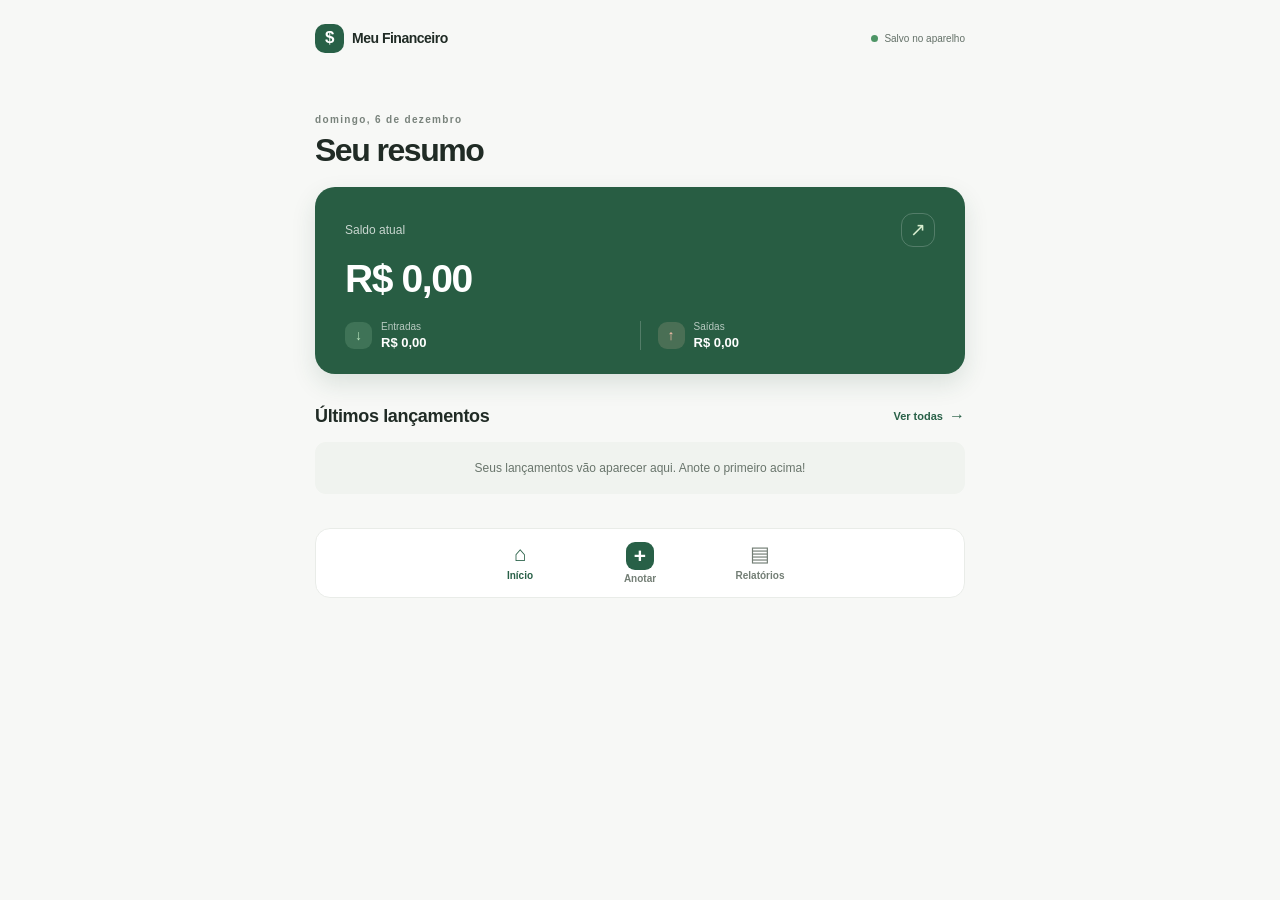
==== index.html @ 06b05d29 "Add installable personal finance app Co-authored-by: Copilot App <223556219+Copilot@users.noreply.gi" ====
<!doctype html>
<html lang="pt-BR">
  <head>
    <meta charset="utf-8">
    <meta name="viewport" content="width=device-width, initial-scale=1, viewport-fit=cover">
    <meta name="theme-color" content="#f5f7f2">
    <meta name="description" content="Anote entradas e gastos e acompanhe seu dinheiro por dia, semana, mês e ano.">
    <meta name="apple-mobile-web-app-capable" content="yes">
    <meta name="apple-mobile-web-app-status-bar-style" content="default">
    <meta name="apple-mobile-web-app-title" content="Meu Financeiro">
    <link rel="icon" href="./icone.svg" type="image/svg+xml">
    <link rel="apple-touch-icon" href="./icone-512.png">
    <link rel="manifest" href="./manifest.webmanifest">
    <link rel="stylesheet" href="./estilos.css">
    <title>Meu Financeiro</title>
  </head>
  <body>
    <header class="topbar">
      <a class="brand" href="#inicio" aria-label="Meu Financeiro, início">
        <span class="brand-mark" aria-hidden="true">$</span>
        <span>Meu Financeiro</span>
      </a>
      <span class="privacy"><span class="privacy-dot"></span> Salvo no aparelho</span>
    </header>

    <main>
      <section id="inicio" class="view active" aria-labelledby="greeting">
        <div class="page-heading">
          <div>
            <p class="eyebrow" id="today-label"></p>
            <h1 id="greeting">Seu resumo</h1>
          </div>
        </div>

        <section class="balance-card" aria-label="Resumo do seu saldo">
          <div class="balance-top">
            <span>Saldo atual</span>
            <span class="balance-icon" aria-hidden="true">↗</span>
          </div>
          <p class="balance-value" id="balance-value">R$ 0,00</p>
          <div class="balance-details">
            <div class="balance-detail">
              <span class="detail-icon income-icon" aria-hidden="true">↓</span>
              <span><small>Entradas</small><strong id="income-total">R$ 0,00</strong></span>
            </div>
            <span class="balance-divider" aria-hidden="true"></span>
            <div class="balance-detail">
              <span class="detail-icon expense-icon" aria-hidden="true">↑</span>
              <span><small>Saídas</small><strong id="expense-total">R$ 0,00</strong></span>
            </div>
          </div>
        </section>

        <section class="recent-section" aria-labelledby="recent-heading">
          <div class="section-heading">
            <div>
              <h2 id="recent-heading">Últimos lançamentos</h2>
            </div>
            <button class="text-button" type="button" data-view="relatorios">Ver todas <span aria-hidden="true">→</span></button>
          </div>
          <ul class="transaction-list" id="recent-list"></ul>
        </section>
      </section>

      <section id="adicionar" class="view" aria-labelledby="entry-heading" hidden>
        <div class="page-heading report-heading">
          <div>
            <p class="eyebrow">NOVO</p>
            <h1 id="entry-heading">Anotar</h1>
          </div>
        </div>
        <section class="entry-section" aria-label="Dados do lançamento">
          <form id="entry-form" class="entry-form">
            <fieldset class="type-picker">
              <legend class="visually-hidden">Tipo de lançamento</legend>
              <label class="type-option selected" id="expense-option">
                <input type="radio" name="type" value="saida" checked>
                <span aria-hidden="true">−</span> Gasto
              </label>
              <label class="type-option" id="income-option">
                <input type="radio" name="type" value="entrada">
                <span aria-hidden="true">+</span> Entrada
              </label>
            </fieldset>
            <label class="field-label" for="description">Descrição</label>
            <input id="description" name="description" type="text" maxlength="100" placeholder="Ex.: almoço, mercado..." autocomplete="off" required>
            <div class="form-row">
              <div class="form-field">
                <label class="field-label" for="amount">Valor</label>
                <div class="amount-input">
                  <span aria-hidden="true">R$</span>
                  <input id="amount" name="amount" type="text" inputmode="decimal" placeholder="0,00" autocomplete="off" required>
                </div>
              </div>
              <div class="form-field date-field">
                <label class="field-label" for="entry-date">Data</label>
                <input id="entry-date" name="date" type="date" required>
              </div>
            </div>
            <button class="primary-button" type="submit">Salvar lançamento</button>
            <p class="form-message" id="form-message" role="status" aria-live="polite"></p>
          </form>
        </section>
      </section>

      <section id="relatorios" class="view" aria-labelledby="report-heading" hidden>
        <div class="page-heading report-heading">
          <div>
            <h1 id="report-heading">Relatórios</h1>
            <p class="heading-copy">Seus gastos por período.</p>
          </div>
        </div>

        <div class="period-picker" role="group" aria-label="Período do relatório">
          <button type="button" class="period-button active" data-period="diario" aria-pressed="true">Dia</button>
          <button type="button" class="period-button" data-period="semanal" aria-pressed="false">Semana</button>
          <button type="button" class="period-button" data-period="mensal" aria-pressed="false">Mês</button>
          <button type="button" class="period-button" data-period="anual" aria-pressed="false">Ano</button>
        </div>

        <section class="report-card" aria-live="polite">
          <div class="report-total">
            <div>
              <p class="eyebrow" id="period-label">GASTOS DE HOJE</p>
              <h2 id="period-total">R$ 0,00</h2>
            </div>
            <span class="report-icon" aria-hidden="true">↗</span>
          </div>
          <p class="period-range" id="period-range"></p>
          <div class="report-list-heading"><span>Lançamentos</span><span id="report-count">0 gastos</span></div>
          <ul class="transaction-list report-list" id="report-list"></ul>
          <button class="secondary-button" id="export-button" type="button">Baixar relatório CSV <span aria-hidden="true">↓</span></button>
        </section>
        <p class="local-note">Seus dados ficam neste aparelho.</p>
      </section>
    </main>

    <nav class="bottom-nav" aria-label="Navegação principal">
      <button class="nav-button active" type="button" data-view="inicio" aria-current="page">
        <span class="nav-icon" aria-hidden="true">⌂</span><span>Início</span>
      </button>
      <button class="nav-button add-nav-button" type="button" data-view="adicionar">
        <span class="nav-icon" aria-hidden="true">+</span><span>Anotar</span>
      </button>
      <button class="nav-button" type="button" data-view="relatorios">
        <span class="nav-icon" aria-hidden="true">▤</span><span>Relatórios</span>
      </button>
    </nav>
    <div class="toast" id="toast" role="status" aria-live="polite"></div>
    <script src="./aplicativo.js" defer></script>
  </body>
</html>
---- estilos.css ----
:root {
  color-scheme: light;
  --paper: #f7f8f6;
  --surface: #fff;
  --ink: #202b25;
  --muted: #78827b;
  --green: #286047;
  --green-dark: #1e4d37;
  --green-soft: #e6efe8;
  --coral: #bd5a49;
  --line: #e9ece8;
  --shadow: 0 8px 26px rgb(34 58 43 / 6%);
  font-family: -apple-system, BlinkMacSystemFont, "Segoe UI", sans-serif;
  font-synthesis: none;
  text-rendering: optimizeLegibility;
}

* { box-sizing: border-box; }

body {
  min-width: 320px;
  margin: 0;
  padding: 0 0 calc(94px + env(safe-area-inset-bottom));
  background: var(--paper);
  color: var(--ink);
}

button, input { font: inherit; }
button { color: inherit; }

.topbar {
  width: min(100% - 36px, 560px);
  height: 62px;
  margin: 0 auto;
  display: flex;
  align-items: center;
  justify-content: space-between;
}

.brand {
  display: inline-flex;
  align-items: center;
  gap: 8px;
  color: var(--ink);
  font-family: inherit;
  font-size: 14px;
  font-weight: 800;
  letter-spacing: -.5px;
  text-decoration: none;
}

.brand-mark {
  width: 29px;
  height: 29px;
  display: grid;
  place-items: center;
  border-radius: 10px;
  background: var(--green);
  color: white;
  font-size: 17px;
}

.brand-light { color: var(--green); font-weight: 500; }
.privacy { display: flex; align-items: center; gap: 6px; color: #647168; font-size: 10px; }
.privacy-dot { width: 7px; height: 7px; border-radius: 50%; background: #4d9565; }

main { width: min(100% - 36px, 560px); margin: 0 auto; }
.view { display: none; padding: 15px 0 34px; animation: appear .22s ease-out; }
.view.active { display: block; }
.view[hidden] { display: none; }

.page-heading {
  display: flex;
  justify-content: space-between;
  align-items: flex-start;
  padding: 14px 0 18px;
}

.eyebrow {
  margin: 0 0 7px;
  color: var(--muted);
  font-size: 10px;
  font-weight: 700;
  letter-spacing: 1.35px;
}

h1, h2, p { margin-top: 0; }
h1 {
  margin-bottom: 0;
  font-family: inherit;
  font-size: clamp(27px, 7vw, 32px);
  font-weight: 700;
  letter-spacing: -1.5px;
  line-height: 1.15;
}

h1 span { color: var(--green); }
.heading-spark { padding: 5px 5px 0 0; color: #b7cba8; font-size: 33px; }

.balance-card {
  position: relative;
  overflow: hidden;
  padding: 20px 21px 19px;
  border-radius: 20px;
  background: #285d43;
  box-shadow: 0 10px 24px rgb(30 78 54 / 13%);
  color: white;
}

.balance-top { display: flex; align-items: center; justify-content: space-between; color: rgb(255 255 255 / 75%); font-size: 12px; }
.balance-icon, .report-icon { width: 34px; height: 34px; display: grid; place-items: center; border: 1px solid rgb(255 255 255 / 20%); border-radius: 12px; color: #d7edcf; font-size: 19px; }
.balance-value { margin: 10px 0 20px; font-family: inherit; font-size: clamp(31px, 9vw, 39px); font-weight: 700; letter-spacing: -1.4px; }
.balance-details { display: flex; align-items: center; gap: 17px; }
.balance-detail { display: flex; flex: 1; align-items: center; gap: 9px; }
.detail-icon { width: 27px; height: 27px; display: grid; flex: 0 0 27px; place-items: center; border-radius: 9px; font-size: 14px; font-weight: 700; }
.income-icon { background: rgb(179 224 184 / 17%); color: #b8e3bd; }
.expense-icon { background: rgb(255 203 181 / 16%); color: #ffc2ad; }
.balance-detail small, .balance-detail strong { display: block; }
.balance-detail small { margin-bottom: 3px; color: rgb(255 255 255 / 67%); font-size: 10px; }
.balance-detail strong { font-size: 13px; font-weight: 600; }
.balance-divider { width: 1px; height: 29px; background: rgb(255 255 255 / 20%); }

.entry-section, .recent-section { margin-top: 25px; }
.section-heading { display: flex; align-items: flex-end; justify-content: space-between; margin-bottom: 15px; }
.section-heading .eyebrow { margin-bottom: 4px; }
h2 { margin-bottom: 0; font-family: inherit; font-size: 18px; font-weight: 700; letter-spacing: -.35px; }
.entry-form { padding: 18px; border: 1px solid #edf0ec; border-radius: 18px; background: var(--surface); box-shadow: 0 6px 20px rgb(44 62 47 / 4%); }

.type-picker { display: grid; grid-template-columns: 1fr 1fr; gap: 6px; margin: 0 0 20px; padding: 4px; border: 0; border-radius: 12px; background: #f0f3ef; }
.type-option { min-height: 42px; display: flex; align-items: center; justify-content: center; gap: 6px; border-radius: 9px; color: #657168; cursor: pointer; font-size: 13px; font-weight: 600; transition: background .16s, color .16s, box-shadow .16s; }
.type-option input { position: absolute; width: 1px; height: 1px; opacity: 0; }
.type-option > span { font-size: 17px; line-height: 1; }
.type-option.selected { background: white; color: var(--green); box-shadow: 0 1px 4px rgb(35 54 39 / 8%); }
.type-option:focus-within { outline: 2px solid #6f9d79; outline-offset: 2px; }

.field-label { display: block; margin: 0 0 7px; color: #4c5a50; font-size: 12px; font-weight: 600; }
.entry-form > input, .amount-input, .date-field > input {
  width: 100%;
  min-height: 47px;
  border: 1px solid #e8ece6;
  border-radius: 10px;
  background: #fafbf9;
  color: var(--ink);
  font-size: 14px;
}
.entry-form > input, .date-field > input { padding: 0 12px; }
.entry-form input::placeholder { color: #a4ada5; }
.entry-form > input:focus, .amount-input:focus-within, .date-field > input:focus { border-color: #79a789; outline: 3px solid rgb(115 163 129 / 16%); }
.form-row { display: grid; grid-template-columns: 1fr 1fr; gap: 11px; margin-top: 16px; }
.amount-input { display: flex; align-items: center; gap: 6px; padding: 0 11px; color: var(--muted); font-size: 12px; }
.amount-input input { width: 100%; min-width: 0; height: 43px; padding: 0; border: 0; outline: 0; background: transparent; color: var(--ink); font-size: 15px; }
.date-field > input { min-width: 0; padding: 0 8px; font-size: 12px; }

.primary-button {
  width: 100%;
  min-height: 49px;
  display: flex;
  align-items: center;
  justify-content: center;
  gap: 8px;
  margin-top: 17px;
  border: 0;
  border-radius: 11px;
  background: var(--green);
  color: white;
  cursor: pointer;
  font-size: 13px;
  font-weight: 700;
  transition: background .15s, transform .15s;
}
.primary-button:hover { background: var(--green-dark); }
.primary-button:active { transform: scale(.99); }
.primary-button > span { font-size: 19px; font-weight: 400; }
.form-message { min-height: 0; margin: 0; color: var(--coral); font-size: 12px; }
.form-message:not(:empty) { margin-top: 10px; }

.text-button { padding: 8px 0 2px 10px; border: 0; background: transparent; color: var(--green); cursor: pointer; font-size: 11px; font-weight: 700; }
.text-button span { margin-left: 3px; font-size: 16px; vertical-align: -1px; }
.transaction-list { display: grid; gap: 2px; margin: 0; padding: 0; list-style: none; }
.transaction-item { min-height: 61px; display: grid; grid-template-columns: 36px minmax(0, 1fr) auto; align-items: center; gap: 10px; padding: 9px 2px; border-bottom: 1px solid var(--line); }
.transaction-symbol { width: 37px; height: 37px; display: grid; place-items: center; border-radius: 13px; background: #eff3ec; color: var(--green); font-size: 18px; font-weight: 600; }
.transaction-symbol.is-income { background: #e8f3e7; color: #428250; }
.transaction-symbol.is-expense { background: #fbefeb; color: var(--coral); }
.transaction-info { min-width: 0; }
.transaction-name { overflow: hidden; margin: 0 0 4px; color: #303b33; font-size: 12px; font-weight: 600; text-overflow: ellipsis; white-space: nowrap; }
.transaction-date { margin: 0; color: var(--muted); font-size: 10px; }
.transaction-side { display: flex; align-items: center; gap: 6px; }
.transaction-amount { white-space: nowrap; color: #334138; font-size: 12px; font-weight: 700; }
.transaction-amount.is-income { color: #428250; }
.delete-button { width: 31px; height: 34px; display: grid; place-items: center; border: 0; border-radius: 8px; background: transparent; color: #9aa39b; cursor: pointer; font-size: 18px; }
.delete-button:hover { background: #fff0ec; color: var(--coral); }
.empty-state { padding: 19px 10px; border-radius: 11px; background: #f0f3ef; color: #69756c; font-size: 12px; text-align: center; }

.report-heading { padding-top: 19px; padding-bottom: 23px; }
.report-heading h1 { font-size: 31px; }
.heading-copy { margin: 7px 0 0; color: var(--muted); font-size: 12px; }
.period-picker { display: grid; grid-template-columns: repeat(4, 1fr); gap: 3px; padding: 4px; border: 1px solid #e9ece8; border-radius: 12px; background: #eef1ed; }
.period-button { min-height: 38px; border: 0; border-radius: 10px; background: transparent; color: #707b72; cursor: pointer; font-size: 11px; font-weight: 600; transition: .15s; }
.period-button.active { background: white; color: var(--green); box-shadow: 0 1px 4px rgb(35 54 39 / 8%); }
.report-card { margin-top: 13px; padding: 18px 16px 15px; border: 1px solid #edf0ec; border-radius: 17px; background: var(--surface); box-shadow: 0 6px 20px rgb(44 62 47 / 4%); }
.report-total { display: flex; align-items: center; justify-content: space-between; }
.report-total .eyebrow { margin-bottom: 5px; }
.report-total h2 { font-size: 26px; letter-spacing: -.8px; }
.report-icon { border-color: #e4eee3; background: #eff5ed; color: var(--green); }
.period-range { margin: 9px 0 19px; color: var(--muted); font-size: 10px; }
.report-list-heading { display: flex; justify-content: space-between; padding: 12px 0 7px; border-top: 1px solid var(--line); color: #49564b; font-size: 11px; font-weight: 700; }
.report-list-heading span:last-child { color: var(--muted); font-size: 10px; font-weight: 500; }
.report-list .transaction-item { grid-template-columns: 34px minmax(0, 1fr) auto; gap: 9px; }
.report-list .transaction-symbol { width: 33px; height: 33px; border-radius: 11px; font-size: 15px; }
.secondary-button { width: 100%; min-height: 43px; display: flex; align-items: center; justify-content: center; gap: 7px; margin-top: 17px; border: 1px solid #dfe8de; border-radius: 11px; background: #f5f8f3; color: var(--green); cursor: pointer; font-size: 11px; font-weight: 700; }
.secondary-button:hover { background: #edf4eb; }
.local-note { margin: 14px 4px 0; color: var(--muted); font-size: 10px; text-align: center; }
.local-note span { margin-right: 4px; }

.bottom-nav {
  position: fixed;
  z-index: 5;
  right: 0;
  bottom: 0;
  left: 0;
  min-height: calc(64px + env(safe-area-inset-bottom));
  display: flex;
  justify-content: center;
  gap: 0;
  padding: 8px 20px calc(7px + env(safe-area-inset-bottom));
  border-top: 1px solid #e9ece8;
  background: rgb(255 255 255 / 96%);
  backdrop-filter: blur(14px);
}

.nav-button { min-width: 62px; flex: 1; display: grid; justify-items: center; gap: 3px; padding: 1px 5px; border: 0; background: transparent; color: #737e75; cursor: pointer; font-size: 10px; font-weight: 600; }
.nav-icon { font-size: 21px; line-height: 1.1; }
.nav-button.active { color: var(--green); }
.nav-button.active .nav-icon { font-weight: 700; }
.add-nav-button .nav-icon { width: 28px; height: 28px; display: grid; place-items: center; border-radius: 9px; background: var(--green); color: white; font-size: 21px; line-height: 1; }
.add-nav-button.active .nav-icon { background: var(--green-dark); }
.toast { position: fixed; z-index: 10; right: 20px; bottom: calc(84px + env(safe-area-inset-bottom)); left: 20px; width: fit-content; max-width: min(400px, calc(100vw - 40px)); margin: auto; padding: 12px 16px; transform: translateY(12px); border-radius: 12px; background: #293d31; color: white; box-shadow: var(--shadow); font-size: 12px; opacity: 0; pointer-events: none; transition: .2s; }
.toast.visible { transform: translateY(0); opacity: 1; }
.visually-hidden { position: absolute; width: 1px; height: 1px; overflow: hidden; clip: rect(0, 0, 0, 0); white-space: nowrap; clip-path: inset(50%); }

@keyframes appear { from { transform: translateY(4px); opacity: .7; } to { transform: translateY(0); opacity: 1; } }

@media (min-width: 700px) {
  body { padding-bottom: 35px; }
  .topbar { height: 76px; }
  main { width: min(100% - 56px, 650px); }
  .topbar { width: min(100% - 56px, 650px); }
  .view { padding-top: 24px; }
  .balance-card { padding: 26px 30px 24px; }
  .entry-form { padding: 22px; }
  .bottom-nav { position: static; width: min(100% - 56px, 650px); min-height: 0; margin: 0 auto; padding: 12px; border: 1px solid var(--line); border-radius: 15px; }
  .nav-button { max-width: 120px; }
}

@media (prefers-reduced-motion: reduce) {
  *, *::before, *::after { scroll-behavior: auto !important; animation-duration: .01ms !important; transition-duration: .01ms !important; }
}
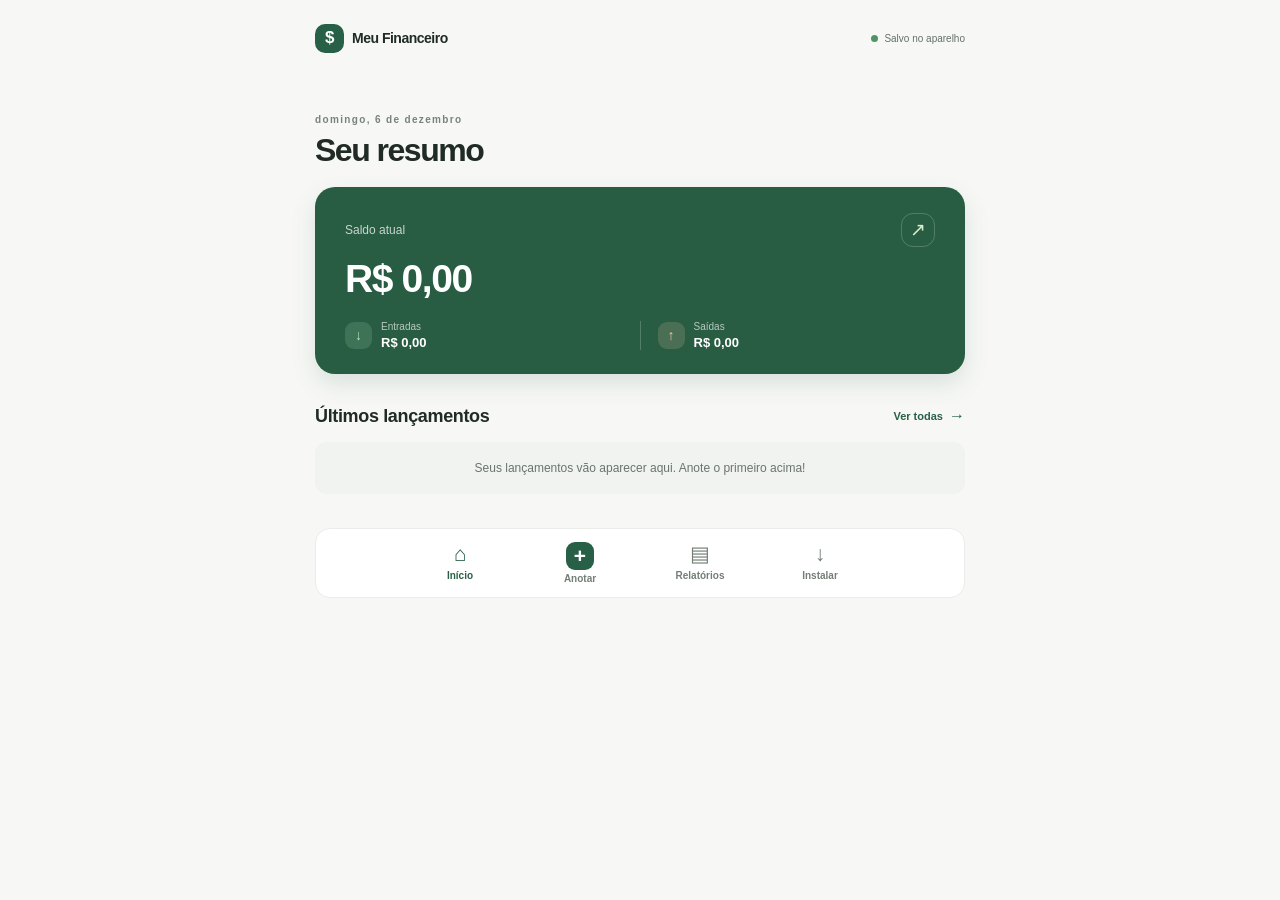
==== commit 66da19e5: "Add in-app mobile installation guide Co-authored-by: Copilot App <223556219+Copilot@users.noreply.gi" ====
--- a/index.html
+++ b/index.html
@@ -133,6 +133,47 @@
         </section>
         <p class="local-note">Seus dados ficam neste aparelho.</p>
       </section>
+
+      <section id="instalar" class="view" aria-labelledby="install-heading" hidden>
+        <div class="page-heading report-heading">
+          <div>
+            <h1 id="install-heading">Instalar app</h1>
+            <p class="heading-copy">Tenha o Meu Financeiro na tela do celular.</p>
+          </div>
+        </div>
+        <section class="install-card" aria-label="Instalar no Android">
+          <div class="install-platform">
+            <span class="install-platform-icon android-icon" aria-hidden="true">A</span>
+            <div>
+              <h2>Android</h2>
+              <p>Instale pelo Google Chrome</p>
+            </div>
+          </div>
+          <ol class="install-steps">
+            <li>Abra este site no Chrome.</li>
+            <li>Toque no menu <strong>⋮</strong>, no canto superior.</li>
+            <li>Escolha <strong>Instalar app</strong> ou <strong>Adicionar à tela inicial</strong>.</li>
+          </ol>
+          <button class="primary-button install-action" id="install-button" type="button" hidden>Instalar app</button>
+        </section>
+
+        <section class="install-card" aria-label="Instalar no iPhone">
+          <div class="install-platform">
+            <span class="install-platform-icon apple-icon" aria-hidden="true">i</span>
+            <div>
+              <h2>iPhone</h2>
+              <p>Adicione pelo Safari</p>
+            </div>
+          </div>
+          <ol class="install-steps">
+            <li>Abra este site no Safari.</li>
+            <li>Toque em <strong>Compartilhar</strong> <span class="share-symbol" aria-label="ícone Compartilhar">↑</span>, na barra do navegador.</li>
+            <li>Role o menu e toque em <strong>Adicionar à Tela de Início</strong>.</li>
+            <li>Confirme em <strong>Adicionar</strong>.</li>
+          </ol>
+        </section>
+        <p class="local-note">Depois de instalar, abra pelo ícone na tela inicial.</p>
+      </section>
     </main>
 
     <nav class="bottom-nav" aria-label="Navegação principal">
@@ -145,6 +186,9 @@
       <button class="nav-button" type="button" data-view="relatorios">
         <span class="nav-icon" aria-hidden="true">▤</span><span>Relatórios</span>
       </button>
+      <button class="nav-button" type="button" data-view="instalar">
+        <span class="nav-icon install-nav-icon" aria-hidden="true">↓</span><span>Instalar</span>
+      </button>
     </nav>
     <div class="toast" id="toast" role="status" aria-live="polite"></div>
     <script src="./aplicativo.js" defer></script>
--- a/estilos.css
+++ b/estilos.css
@@ -212,6 +212,21 @@
 .local-note { margin: 14px 4px 0; color: var(--muted); font-size: 10px; text-align: center; }
 .local-note span { margin-right: 4px; }
 
+.install-card { margin-top: 13px; padding: 18px 17px 16px; border: 1px solid #edf0ec; border-radius: 17px; background: var(--surface); box-shadow: 0 6px 20px rgb(44 62 47 / 4%); }
+.install-platform { display: flex; align-items: center; gap: 11px; }
+.install-platform-icon { width: 39px; height: 39px; display: grid; flex: 0 0 39px; place-items: center; border-radius: 12px; font-size: 17px; font-weight: 700; }
+.android-icon { background: #e8f2e7; color: #43814f; }
+.apple-icon { background: #eff1ef; color: #424a44; font-family: Georgia, serif; font-size: 21px; }
+.install-platform h2 { font-size: 15px; }
+.install-platform p { margin: 3px 0 0; color: var(--muted); font-size: 11px; }
+.install-steps { display: grid; gap: 12px; margin: 17px 0 0; padding: 15px 0 0 24px; border-top: 1px solid var(--line); color: #626e65; font-size: 12px; line-height: 1.5; }
+.install-steps li { padding-left: 2px; }
+.install-steps li::marker { color: var(--green); font-weight: 700; }
+.install-steps strong { color: #35443a; font-weight: 700; }
+.share-symbol { display: inline-grid; width: 18px; height: 18px; place-items: center; border: 1px solid #b9c9bc; border-radius: 5px; color: var(--green); font-size: 14px; line-height: 1; }
+.install-action { margin-top: 15px; }
+.install-nav-icon { font-size: 19px; }
+
 .bottom-nav {
   position: fixed;
   z-index: 5;
